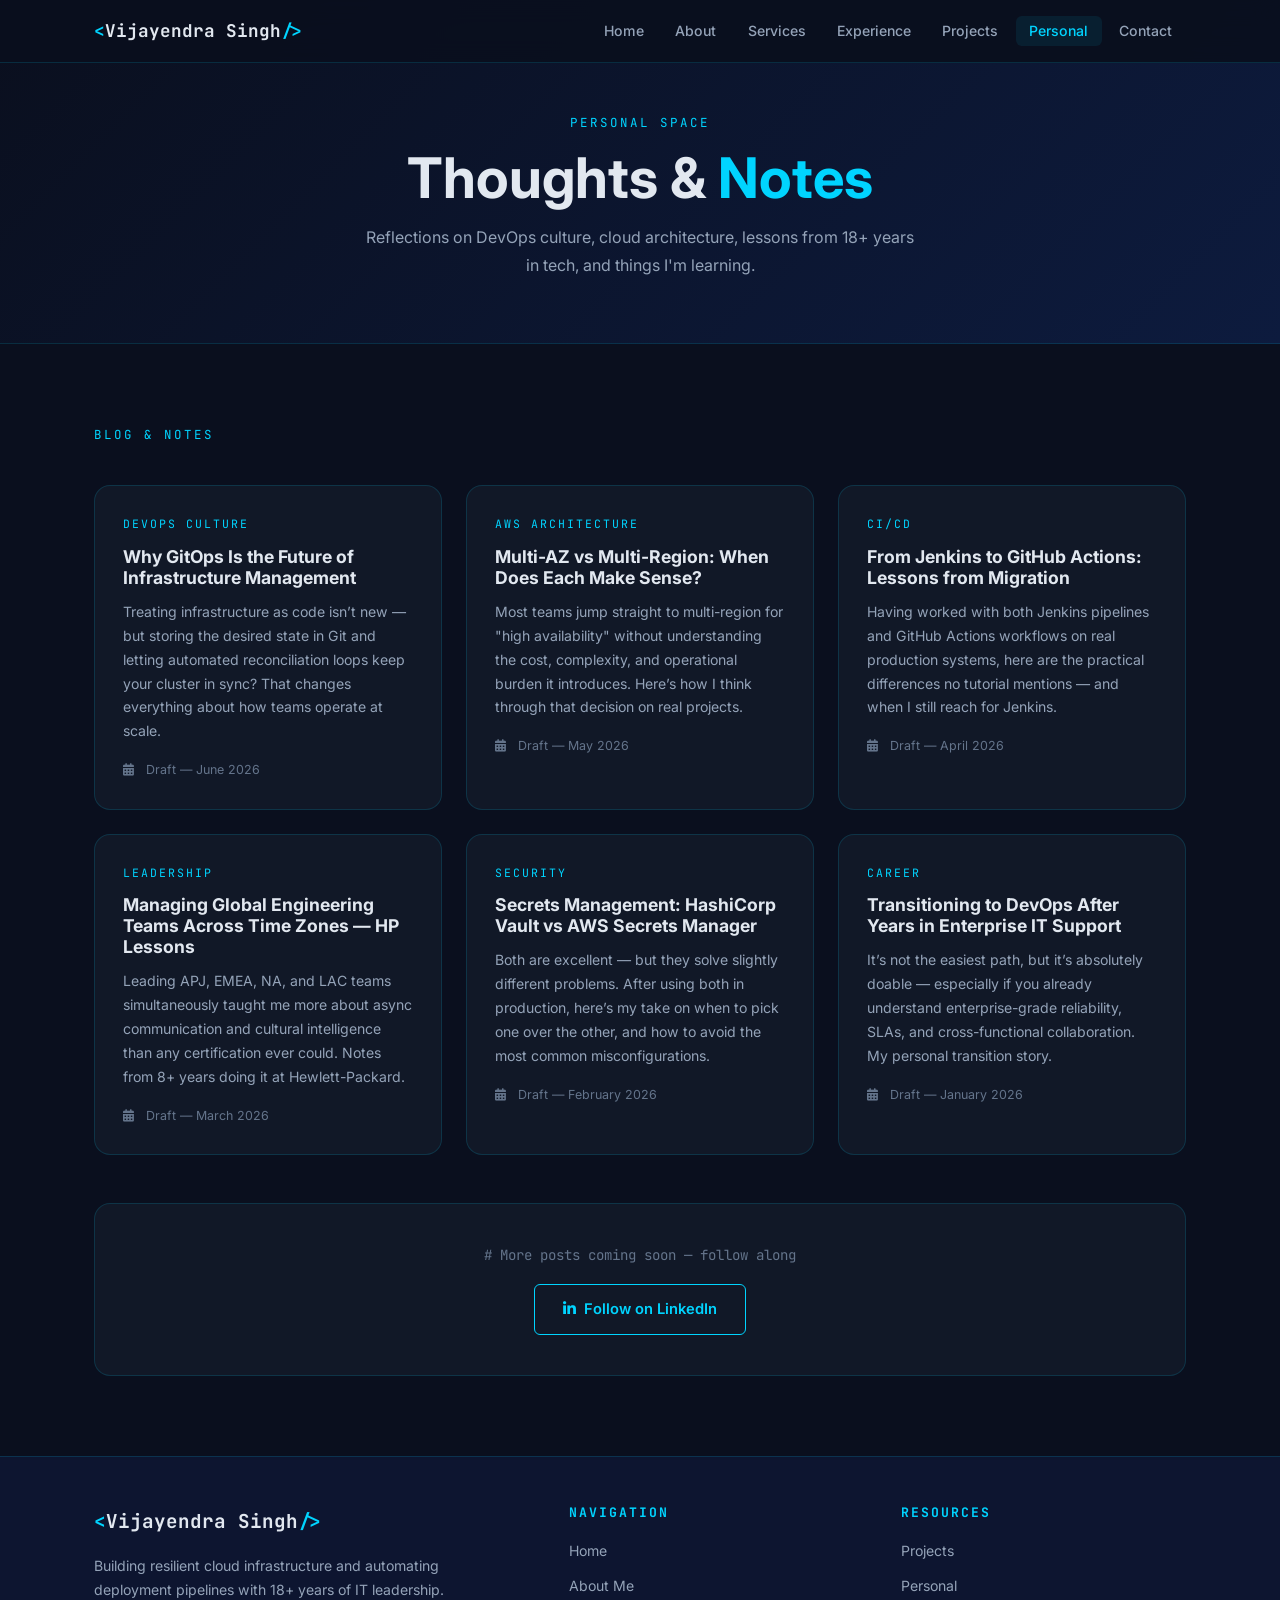
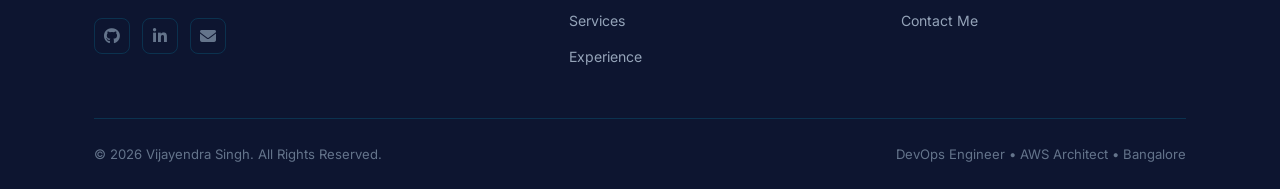
==== personal/index.html @ f52bc036 "Initial portfolio commit" ====
<!DOCTYPE html>
<html lang="en">
<head>
  <meta charset="UTF-8"><meta name="viewport" content="width=device-width, initial-scale=1.0">
  <title>Personal | Vijayendra Singh</title>
  <meta name="description" content="Personal notes, blog posts, and thoughts on DevOps, cloud, and technology by Vijayendra Singh.">
  <link rel="stylesheet" href="../assets/css/style.css">
  <link rel="stylesheet" href="https://cdnjs.cloudflare.com/ajax/libs/font-awesome/6.5.0/css/all.min.css">
  <link href="https://fonts.googleapis.com/css2?family=Inter:wght@400;500;600;700;800&family=JetBrains+Mono:wght@400;600;700&display=swap" rel="stylesheet">
</head>
<body>
<nav class="navbar">
  <div class="container">
    <a href="../index.html" class="nav-logo">&lt;<span>Vijayendra Singh</span>/&gt;</a>
    <ul class="nav-links" id="navLinks">
      <li><a href="../index.html">Home</a></li>
      <li><a href="../about.html">About</a></li>
      <li><a href="../services.html">Services</a></li>
      <li><a href="../experience.html">Experience</a></li>
      <li><a href="../projects.html">Projects</a></li>
      <li><a href="index.html">Personal</a></li>
      <li><a href="../contact.html">Contact</a></li>
    </ul>
    <span class="nav-toggle" onclick="document.getElementById('navLinks').classList.toggle('open')">&#9776;</span>
  </div>
</nav>
<div class="page-hero">
  <div class="container">
    <div class="section-label">Personal Space</div>
    <h1>Thoughts &amp; <span style="color:var(--accent-cyan)">Notes</span></h1>
    <p style="margin-top:.75rem;color:var(--text-secondary);max-width:560px;margin-left:auto;margin-right:auto;">
      Reflections on DevOps culture, cloud architecture, lessons from 18+ years in tech, and things I'm learning.
    </p>
  </div>
</div>

<section class="section">
  <div class="container">
    <div class="section-label" style="margin-bottom:2.5rem">Blog &amp; Notes</div>

    <div class="blog-grid">

      <div class="blog-card">
        <div class="blog-cat">DevOps Culture</div>
        <h3>Why GitOps Is the Future of Infrastructure Management</h3>
        <p>Treating infrastructure as code isn&rsquo;t new — but storing the desired state in Git and letting automated reconciliation loops keep your cluster in sync? That changes everything about how teams operate at scale.</p>
        <div class="blog-date"><i class="fas fa-calendar-alt"></i> &nbsp; Draft — June 2026</div>
      </div>

      <div class="blog-card">
        <div class="blog-cat">AWS Architecture</div>
        <h3>Multi-AZ vs Multi-Region: When Does Each Make Sense?</h3>
        <p>Most teams jump straight to multi-region for "high availability" without understanding the cost, complexity, and operational burden it introduces. Here&rsquo;s how I think through that decision on real projects.</p>
        <div class="blog-date"><i class="fas fa-calendar-alt"></i> &nbsp; Draft — May 2026</div>
      </div>

      <div class="blog-card">
        <div class="blog-cat">CI/CD</div>
        <h3>From Jenkins to GitHub Actions: Lessons from Migration</h3>
        <p>Having worked with both Jenkins pipelines and GitHub Actions workflows on real production systems, here are the practical differences no tutorial mentions — and when I still reach for Jenkins.</p>
        <div class="blog-date"><i class="fas fa-calendar-alt"></i> &nbsp; Draft — April 2026</div>
      </div>

      <div class="blog-card">
        <div class="blog-cat">Leadership</div>
        <h3>Managing Global Engineering Teams Across Time Zones — HP Lessons</h3>
        <p>Leading APJ, EMEA, NA, and LAC teams simultaneously taught me more about async communication and cultural intelligence than any certification ever could. Notes from 8+ years doing it at Hewlett-Packard.</p>
        <div class="blog-date"><i class="fas fa-calendar-alt"></i> &nbsp; Draft — March 2026</div>
      </div>

      <div class="blog-card">
        <div class="blog-cat">Security</div>
        <h3>Secrets Management: HashiCorp Vault vs AWS Secrets Manager</h3>
        <p>Both are excellent — but they solve slightly different problems. After using both in production, here&rsquo;s my take on when to pick one over the other, and how to avoid the most common misconfigurations.</p>
        <div class="blog-date"><i class="fas fa-calendar-alt"></i> &nbsp; Draft — February 2026</div>
      </div>

      <div class="blog-card">
        <div class="blog-cat">Career</div>
        <h3>Transitioning to DevOps After Years in Enterprise IT Support</h3>
        <p>It&rsquo;s not the easiest path, but it&rsquo;s absolutely doable — especially if you already understand enterprise-grade reliability, SLAs, and cross-functional collaboration. My personal transition story.</p>
        <div class="blog-date"><i class="fas fa-calendar-alt"></i> &nbsp; Draft — January 2026</div>
      </div>

    </div>

    <div style="text-align:center;margin-top:3rem;padding:2.5rem;background:var(--bg-card);border:1px solid var(--border);border-radius:var(--radius-lg)">
      <p style="color:var(--text-muted);font-family:var(--font-mono);font-size:.88rem;margin-bottom:1rem"># More posts coming soon — follow along</p>
      <a href="https://www.linkedin.com/in/vijayendra-s/" target="_blank" class="btn btn-outline"><i class="fab fa-linkedin-in"></i> Follow on LinkedIn</a>
    </div>
  </div>
</section>

<footer>
  <div class="container">
    <div class="footer-top">
      <div class="footer-brand">
        <div class="nav-logo">&lt;<span>Vijayendra Singh</span>/&gt;</div>
        <p>Building resilient cloud infrastructure and automating deployment pipelines with 18+ years of IT leadership.</p>
        <div class="footer-social">
          <a href="https://github.com/vizz-bob" target="_blank"><i class="fab fa-github"></i></a>
          <a href="https://www.linkedin.com/in/vijayendra-s/" target="_blank"><i class="fab fa-linkedin-in"></i></a>
          <a href="mailto:vizz.bob@gmail.com"><i class="fas fa-envelope"></i></a>
        </div>
      </div>
      <div class="footer-col">
        <h4>Navigation</h4>
        <ul>
          <li><a href="../index.html">Home</a></li>
          <li><a href="../about.html">About Me</a></li>
          <li><a href="../services.html">Services</a></li>
          <li><a href="../experience.html">Experience</a></li>
        </ul>
      </div>
      <div class="footer-col">
        <h4>Resources</h4>
        <ul>
          <li><a href="../projects.html">Projects</a></li>
          <li><a href="index.html">Personal</a></li>
          <li><a href="../contact.html">Contact Me</a></li>
        </ul>
      </div>
    </div>
    <div class="footer-bottom">
      <span>&copy; 2026 Vijayendra Singh. All Rights Reserved.</span>
      <span>DevOps Engineer &bull; AWS Architect &bull; Bangalore</span>
    </div>
  </div>
</footer>
<script>
  const links = document.querySelectorAll('.nav-links a');
  links.forEach(l => { if(l.href === location.href) l.classList.add('active'); });
</script>
</body>
</html>
---- assets/css/style.css ----
/* ============================================
   VIJAYENDRA SINGH — DevOps Portfolio
   Main Stylesheet
   ============================================ */

:root {
  --bg-primary:    #0a0f1e;
  --bg-secondary:  #0d1530;
  --bg-card:       #111827;
  --bg-nav:        rgba(10,15,30,0.95);
  --accent-cyan:   #00d4ff;
  --accent-green:  #00ff88;
  --accent-purple: #7c3aed;
  --text-primary:  #e2e8f0;
  --text-secondary:#94a3b8;
  --text-muted:    #64748b;
  --border:        rgba(0,212,255,0.15);
  --border-hover:  rgba(0,212,255,0.4);
  --glow:          0 0 20px rgba(0,212,255,0.2);
  --glow-strong:   0 0 40px rgba(0,212,255,0.35);
  --radius:        10px;
  --radius-lg:     16px;
  --transition:    all 0.3s ease;
  --font-mono:     'JetBrains Mono', 'Fira Code', monospace;
}

*, *::before, *::after { box-sizing: border-box; margin: 0; padding: 0; }

html { scroll-behavior: smooth; }

body {
  font-family: 'Inter', 'Segoe UI', system-ui, sans-serif;
  background: var(--bg-primary);
  color: var(--text-primary);
  line-height: 1.7;
  overflow-x: hidden;
}

a { color: var(--accent-cyan); text-decoration: none; transition: var(--transition); }
a:hover { color: var(--accent-green); }

img { max-width: 100%; display: block; }

/* ── SCROLLBAR ── */
::-webkit-scrollbar { width: 6px; }
::-webkit-scrollbar-track { background: var(--bg-primary); }
::-webkit-scrollbar-thumb { background: var(--accent-cyan); border-radius: 3px; }

/* ── TYPOGRAPHY ── */
h1, h2, h3, h4 { font-weight: 700; line-height: 1.2; }
h1 { font-size: clamp(2.2rem, 5vw, 3.5rem); }
h2 { font-size: clamp(1.6rem, 3vw, 2.4rem); }
h3 { font-size: clamp(1.1rem, 2vw, 1.4rem); }
p  { color: var(--text-secondary); }

/* ── UTILITIES ── */
.container     { max-width: 1140px; margin: 0 auto; padding: 0 1.5rem; }
.section       { padding: 5rem 0; }
.section-label { font-size: 0.78rem; letter-spacing: 3px; text-transform: uppercase; color: var(--accent-cyan); font-family: var(--font-mono); margin-bottom: 0.75rem; }
.section-title { margin-bottom: 1rem; }
.section-title span { color: var(--accent-cyan); }
.section-subtitle { font-size: 1.05rem; color: var(--text-secondary); max-width: 620px; }
.section-header { margin-bottom: 3.5rem; }
.text-center   { text-align: center; }
.text-center .section-subtitle { margin: 0 auto; }

.btn {
  display: inline-flex; align-items: center; gap: 0.5rem;
  padding: 0.75rem 1.75rem; border-radius: 6px;
  font-size: 0.92rem; font-weight: 600; cursor: pointer;
  transition: var(--transition); border: none;
}
.btn-primary {
  background: var(--accent-cyan); color: #000;
}
.btn-primary:hover { background: var(--accent-green); color: #000; transform: translateY(-2px); box-shadow: var(--glow); }
.btn-outline {
  border: 1.5px solid var(--accent-cyan); color: var(--accent-cyan); background: transparent;
}
.btn-outline:hover { background: var(--accent-cyan); color: #000; transform: translateY(-2px); }

.tag {
  display: inline-block; padding: 0.25rem 0.65rem; border-radius: 4px;
  font-size: 0.75rem; font-weight: 600; font-family: var(--font-mono);
  background: rgba(0,212,255,0.1); color: var(--accent-cyan);
  border: 1px solid rgba(0,212,255,0.2); margin: 0.2rem 0.1rem;
}

/* ── NAV ── */
.navbar {
  position: fixed; top: 0; width: 100%; z-index: 1000;
  background: var(--bg-nav); backdrop-filter: blur(12px);
  border-bottom: 1px solid var(--border);
  padding: 1rem 0;
}
.navbar .container { display: flex; align-items: center; justify-content: space-between; }
.nav-logo {
  font-family: var(--font-mono); font-size: 1.1rem; font-weight: 700;
  color: var(--accent-cyan); white-space: nowrap;
}
.nav-logo span { color: var(--text-primary); }
.nav-links { display: flex; align-items: center; list-style: none; gap: 0.25rem; }
.nav-links a {
  padding: 0.4rem 0.85rem; border-radius: 6px;
  font-size: 0.88rem; font-weight: 500; color: var(--text-secondary);
  transition: var(--transition);
}
.nav-links a:hover, .nav-links a.active { color: var(--accent-cyan); background: rgba(0,212,255,0.08); }
.nav-toggle { display: none; cursor: pointer; color: var(--accent-cyan); font-size: 1.4rem; }

/* ── HERO ── */
.hero {
  min-height: 100vh; display: flex; align-items: center;
  background: linear-gradient(135deg, var(--bg-primary) 0%, #0d1b3e 60%, #091428 100%);
  position: relative; overflow: hidden; padding-top: 80px;
}
.hero::before {
  content: ''; position: absolute; inset: 0;
  background: radial-gradient(ellipse at 70% 50%, rgba(0,212,255,0.07) 0%, transparent 70%);
}
.hero-grid { display: grid; grid-template-columns: 1fr 1fr; gap: 4rem; align-items: center; }
.hero-label { display: flex; align-items: center; gap: 0.75rem; margin-bottom: 1.25rem; }
.hero-label-dot { width: 8px; height: 8px; border-radius: 50%; background: var(--accent-green); animation: blink 1.2s infinite; }
.hero-label-text { font-size: 0.8rem; letter-spacing: 2px; text-transform: uppercase; color: var(--accent-green); font-family: var(--font-mono); }
@keyframes blink { 0%,100%{opacity:1} 50%{opacity:0.3} }
.hero h1 { margin-bottom: 0.5rem; }
.hero h1 span { color: var(--accent-cyan); }
.hero-subtitle {
  font-family: var(--font-mono); font-size: 1.05rem; color: var(--accent-cyan);
  margin-bottom: 1.25rem; opacity: 0.9;
}
.hero p { font-size: 1rem; margin-bottom: 2rem; max-width: 520px; }
.hero-cta { display: flex; gap: 1rem; flex-wrap: wrap; }
.hero-social { display: flex; gap: 1rem; margin-top: 2rem; }
.hero-social a {
  display: flex; align-items: center; justify-content: center;
  width: 40px; height: 40px; border-radius: 8px;
  border: 1px solid var(--border); color: var(--text-secondary);
  font-size: 1.1rem; transition: var(--transition);
}
.hero-social a:hover { border-color: var(--accent-cyan); color: var(--accent-cyan); background: rgba(0,212,255,0.08); transform: translateY(-2px); }
.hero-stats { display: flex; gap: 2rem; margin-top: 2.5rem; }
.stat { }
.stat-number { font-size: 1.8rem; font-weight: 800; color: var(--accent-cyan); line-height: 1; }
.stat-label  { font-size: 0.78rem; color: var(--text-muted); margin-top: 0.25rem; }
.hero-visual { display: flex; justify-content: center; align-items: center; }
.hero-terminal {
  background: #0d1117; border: 1px solid var(--border); border-radius: var(--radius-lg);
  padding: 1.5rem; font-family: var(--font-mono); font-size: 0.82rem;
  box-shadow: var(--glow-strong); min-width: 340px; position: relative;
}
.terminal-bar { display: flex; gap: 6px; margin-bottom: 1.25rem; }
.terminal-bar span { width: 12px; height: 12px; border-radius: 50%; }
.terminal-bar .t-red   { background: #ff5f57; }
.terminal-bar .t-yellow{ background: #febc2e; }
.terminal-bar .t-green { background: #28c840; }
.terminal-line { margin-bottom: 0.4rem; }
.t-prompt { color: var(--accent-green); }
.t-cmd    { color: var(--text-primary); }
.t-cyan   { color: var(--accent-cyan); }
.t-yellow { color: #f9e784; }
.t-muted  { color: var(--text-muted); }
.t-success{ color: var(--accent-green); }
.cursor { display: inline-block; width: 8px; height: 14px; background: var(--accent-cyan); animation: blink 1s infinite; vertical-align: text-bottom; margin-left: 2px; }

/* ── TECH STRIP ── */
.tech-strip { background: var(--bg-secondary); border-top: 1px solid var(--border); border-bottom: 1px solid var(--border); padding: 1.25rem 0; overflow: hidden; }
.tech-strip-inner { display: flex; gap: 2.5rem; animation: marquee 25s linear infinite; white-space: nowrap; }
.tech-item { display: flex; align-items: center; gap: 0.5rem; color: var(--text-muted); font-size: 0.85rem; font-family: var(--font-mono); flex-shrink: 0; }
.tech-item i { color: var(--accent-cyan); }
@keyframes marquee { from { transform: translateX(0); } to { transform: translateX(-50%); } }

/* ── CARDS ── */
.card {
  background: var(--bg-card); border: 1px solid var(--border); border-radius: var(--radius-lg);
  padding: 2rem; transition: var(--transition);
}
.card:hover { border-color: var(--border-hover); box-shadow: var(--glow); transform: translateY(-3px); }
.card-icon { width: 52px; height: 52px; border-radius: 10px; display: flex; align-items: center; justify-content: center; font-size: 1.4rem; margin-bottom: 1.25rem; background: rgba(0,212,255,0.1); color: var(--accent-cyan); border: 1px solid rgba(0,212,255,0.2); }

/* ── SKILLS GRID ── */
.skills-grid { display: grid; grid-template-columns: repeat(auto-fit, minmax(300px, 1fr)); gap: 1.5rem; }
.skill-category h4 { font-size: 0.82rem; letter-spacing: 2px; text-transform: uppercase; color: var(--accent-cyan); font-family: var(--font-mono); margin-bottom: 1.25rem; }
.skill-bar-wrap { margin-bottom: 1rem; }
.skill-bar-header { display: flex; justify-content: space-between; margin-bottom: 0.4rem; font-size: 0.88rem; }
.skill-bar-header span:last-child { color: var(--accent-cyan); font-family: var(--font-mono); }
.skill-bar { height: 6px; background: rgba(255,255,255,0.07); border-radius: 3px; overflow: hidden; }
.skill-fill { height: 100%; border-radius: 3px; background: linear-gradient(90deg, var(--accent-cyan), var(--accent-green)); transition: width 1.2s ease; }

/* ── TIMELINE ── */
.timeline { position: relative; padding-left: 2rem; }
.timeline::before { content: ''; position: absolute; left: 6px; top: 0; bottom: 0; width: 2px; background: linear-gradient(to bottom, var(--accent-cyan), transparent); }
.timeline-item { position: relative; margin-bottom: 2.5rem; }
.timeline-dot { position: absolute; left: -2rem; top: 4px; width: 14px; height: 14px; border-radius: 50%; border: 2px solid var(--accent-cyan); background: var(--bg-primary); }
.timeline-date { font-size: 0.78rem; font-family: var(--font-mono); color: var(--accent-cyan); margin-bottom: 0.35rem; }
.timeline-title { font-size: 1.1rem; font-weight: 700; margin-bottom: 0.15rem; }
.timeline-company { font-size: 0.9rem; color: var(--text-muted); margin-bottom: 0.75rem; }
.timeline-bullets { padding-left: 1.2rem; }
.timeline-bullets li { font-size: 0.9rem; color: var(--text-secondary); margin-bottom: 0.4rem; }

/* ── SERVICES GRID ── */
.services-grid { display: grid; grid-template-columns: repeat(auto-fit, minmax(280px, 1fr)); gap: 1.5rem; }
.service-num { font-family: var(--font-mono); font-size: 0.75rem; color: var(--text-muted); margin-bottom: 0.75rem; }

/* ── PROJECTS GRID ── */
.projects-grid { display: grid; grid-template-columns: repeat(auto-fit, minmax(320px, 1fr)); gap: 1.75rem; }
.project-card { background: var(--bg-card); border: 1px solid var(--border); border-radius: var(--radius-lg); overflow: hidden; transition: var(--transition); }
.project-card:hover { border-color: var(--border-hover); box-shadow: var(--glow); transform: translateY(-4px); }
.project-header { background: linear-gradient(135deg, #0d1530, #111827); padding: 1.5rem; border-bottom: 1px solid var(--border); display: flex; align-items: center; gap: 1rem; }
.project-icon { font-size: 2rem; }
.project-badge { font-size: 0.72rem; font-family: var(--font-mono); padding: 0.2rem 0.6rem; border-radius: 4px; background: rgba(0,255,136,0.1); color: var(--accent-green); border: 1px solid rgba(0,255,136,0.2); }
.project-body { padding: 1.5rem; }
.project-body h3 { margin-bottom: 0.75rem; }
.project-body p { font-size: 0.9rem; margin-bottom: 1.25rem; }
.project-tags { margin-bottom: 1.25rem; }
.project-links { display: flex; gap: 0.75rem; }
.project-links a { font-size: 0.82rem; font-weight: 600; display: flex; align-items: center; gap: 0.3rem; padding: 0.4rem 0.9rem; border: 1px solid var(--border); border-radius: 5px; color: var(--text-secondary); transition: var(--transition); }
.project-links a:hover { border-color: var(--accent-cyan); color: var(--accent-cyan); }

/* ── CERTS GRID ── */
.certs-grid { display: grid; grid-template-columns: repeat(auto-fit, minmax(220px, 1fr)); gap: 1rem; }
.cert-card { background: var(--bg-card); border: 1px solid var(--border); border-radius: var(--radius); padding: 1.25rem; display: flex; align-items: center; gap: 1rem; transition: var(--transition); }
.cert-card:hover { border-color: var(--border-hover); }
.cert-icon { font-size: 1.5rem; color: var(--accent-cyan); flex-shrink: 0; }
.cert-name { font-size: 0.88rem; font-weight: 600; line-height: 1.3; }

/* ── CONTACT ── */
.contact-grid { display: grid; grid-template-columns: 1fr 1fr; gap: 3rem; }
.contact-info-item { display: flex; align-items: center; gap: 1rem; margin-bottom: 1.5rem; }
.contact-icon { width: 48px; height: 48px; border-radius: 10px; display: flex; align-items: center; justify-content: center; font-size: 1.2rem; background: rgba(0,212,255,0.1); color: var(--accent-cyan); border: 1px solid rgba(0,212,255,0.2); flex-shrink: 0; }
.contact-label { font-size: 0.78rem; color: var(--text-muted); margin-bottom: 0.15rem; }
.contact-value { font-weight: 600; color: var(--text-primary); }
.contact-form .form-group { margin-bottom: 1.25rem; }
.contact-form label { display: block; font-size: 0.85rem; color: var(--text-muted); margin-bottom: 0.4rem; }
.contact-form input,
.contact-form textarea {
  width: 100%; background: var(--bg-card); border: 1px solid var(--border); border-radius: 8px;
  padding: 0.75rem 1rem; color: var(--text-primary); font-size: 0.9rem;
  transition: var(--transition); font-family: inherit;
}
.contact-form input:focus,
.contact-form textarea:focus { outline: none; border-color: var(--accent-cyan); box-shadow: 0 0 0 3px rgba(0,212,255,0.1); }
.contact-form textarea { resize: vertical; min-height: 130px; }

/* ── PERSONAL / BLOG ── */
.blog-grid { display: grid; grid-template-columns: repeat(auto-fit, minmax(300px, 1fr)); gap: 1.5rem; }
.blog-card { background: var(--bg-card); border: 1px solid var(--border); border-radius: var(--radius-lg); padding: 1.75rem; transition: var(--transition); }
.blog-card:hover { border-color: var(--border-hover); box-shadow: var(--glow); transform: translateY(-3px); }
.blog-cat { font-size: 0.72rem; font-family: var(--font-mono); color: var(--accent-cyan); letter-spacing: 2px; text-transform: uppercase; margin-bottom: 0.75rem; }
.blog-card h3 { margin-bottom: 0.75rem; font-size: 1.1rem; }
.blog-card p { font-size: 0.88rem; }
.blog-date { font-size: 0.78rem; color: var(--text-muted); margin-top: 1rem; }

/* ── AWARDS ── */
.awards-grid { display: grid; grid-template-columns: repeat(auto-fit, minmax(220px, 1fr)); gap: 1rem; }
.award-card { background: var(--bg-card); border: 1px solid rgba(249,231,132,0.15); border-radius: var(--radius); padding: 1.25rem; display: flex; align-items: center; gap: 1rem; transition: var(--transition); }
.award-card:hover { border-color: rgba(249,231,132,0.4); }
.award-icon { font-size: 1.6rem; flex-shrink: 0; }
.award-name { font-size: 0.88rem; font-weight: 600; line-height: 1.3; }
.award-org  { font-size: 0.78rem; color: var(--text-muted); margin-top: 0.2rem; }

/* ── FOOTER ── */
footer { background: var(--bg-secondary); border-top: 1px solid var(--border); padding: 3rem 0 1.5rem; }
.footer-top { display: grid; grid-template-columns: 1.5fr 1fr 1fr; gap: 3rem; margin-bottom: 2.5rem; }
.footer-brand .nav-logo { font-size: 1.2rem; margin-bottom: 1rem; }
.footer-brand p { font-size: 0.88rem; }
.footer-col h4 { font-size: 0.82rem; letter-spacing: 2px; text-transform: uppercase; color: var(--accent-cyan); font-family: var(--font-mono); margin-bottom: 1rem; }
.footer-col ul { list-style: none; }
.footer-col ul li { margin-bottom: 0.5rem; }
.footer-col ul a { font-size: 0.88rem; color: var(--text-secondary); transition: var(--transition); }
.footer-col ul a:hover { color: var(--accent-cyan); }
.footer-social { display: flex; gap: 0.75rem; margin-top: 1rem; }
.footer-social a { display: flex; align-items: center; justify-content: center; width: 36px; height: 36px; border-radius: 8px; border: 1px solid var(--border); color: var(--text-muted); transition: var(--transition); }
.footer-social a:hover { border-color: var(--accent-cyan); color: var(--accent-cyan); }
.footer-bottom { border-top: 1px solid var(--border); padding-top: 1.5rem; display: flex; align-items: center; justify-content: space-between; font-size: 0.82rem; color: var(--text-muted); }

/* ── PAGE HERO (inner pages) ── */
.page-hero { background: linear-gradient(135deg, var(--bg-primary) 0%, #0d1b3e 100%); padding: 7rem 0 4rem; text-align: center; border-bottom: 1px solid var(--border); }

/* ── ABOUT PAGE ── */
.about-grid { display: grid; grid-template-columns: 1fr 1.6fr; gap: 4rem; align-items: start; }
.profile-box { background: var(--bg-card); border: 1px solid var(--border); border-radius: var(--radius-lg); padding: 2rem; text-align: center; position: sticky; top: 90px; }
.profile-avatar { width: 120px; height: 120px; border-radius: 50%; border: 3px solid var(--accent-cyan); margin: 0 auto 1.25rem; display: flex; align-items: center; justify-content: center; font-size: 3rem; color: var(--accent-cyan); background: rgba(0,212,255,0.1); }
.profile-name { font-size: 1.3rem; margin-bottom: 0.3rem; }
.profile-title { font-size: 0.85rem; color: var(--accent-cyan); font-family: var(--font-mono); margin-bottom: 1.25rem; }
.profile-detail { display: flex; align-items: center; gap: 0.5rem; font-size: 0.85rem; color: var(--text-secondary); margin-bottom: 0.5rem; }
.profile-detail i { color: var(--accent-cyan); width: 16px; text-align: center; }
.values-grid { display: grid; grid-template-columns: 1fr 1fr; gap: 1rem; margin-top: 1.5rem; }
.value-card { background: var(--bg-card); border: 1px solid var(--border); border-radius: var(--radius); padding: 1.25rem; }
.value-card h4 { font-size: 0.88rem; margin-bottom: 0.4rem; color: var(--accent-cyan); }
.value-card p { font-size: 0.82rem; }

/* ── RESPONSIVE ── */
@media (max-width: 900px) {
  .hero-grid, .contact-grid, .about-grid, .footer-top { grid-template-columns: 1fr; }
  .hero-visual { display: none; }
  .profile-box { position: static; }
  .footer-top { grid-template-columns: 1fr 1fr; }
}
@media (max-width: 640px) {
  .nav-links { display: none; flex-direction: column; position: absolute; top: 100%; left: 0; right: 0; background: var(--bg-nav); padding: 1rem; gap: 0; border-bottom: 1px solid var(--border); }
  .nav-links.open { display: flex; }
  .nav-toggle { display: block; }
  .hero-stats { flex-wrap: wrap; gap: 1.5rem; }
  .footer-top { grid-template-columns: 1fr; }
  .footer-bottom { flex-direction: column; gap: 0.5rem; text-align: center; }
}
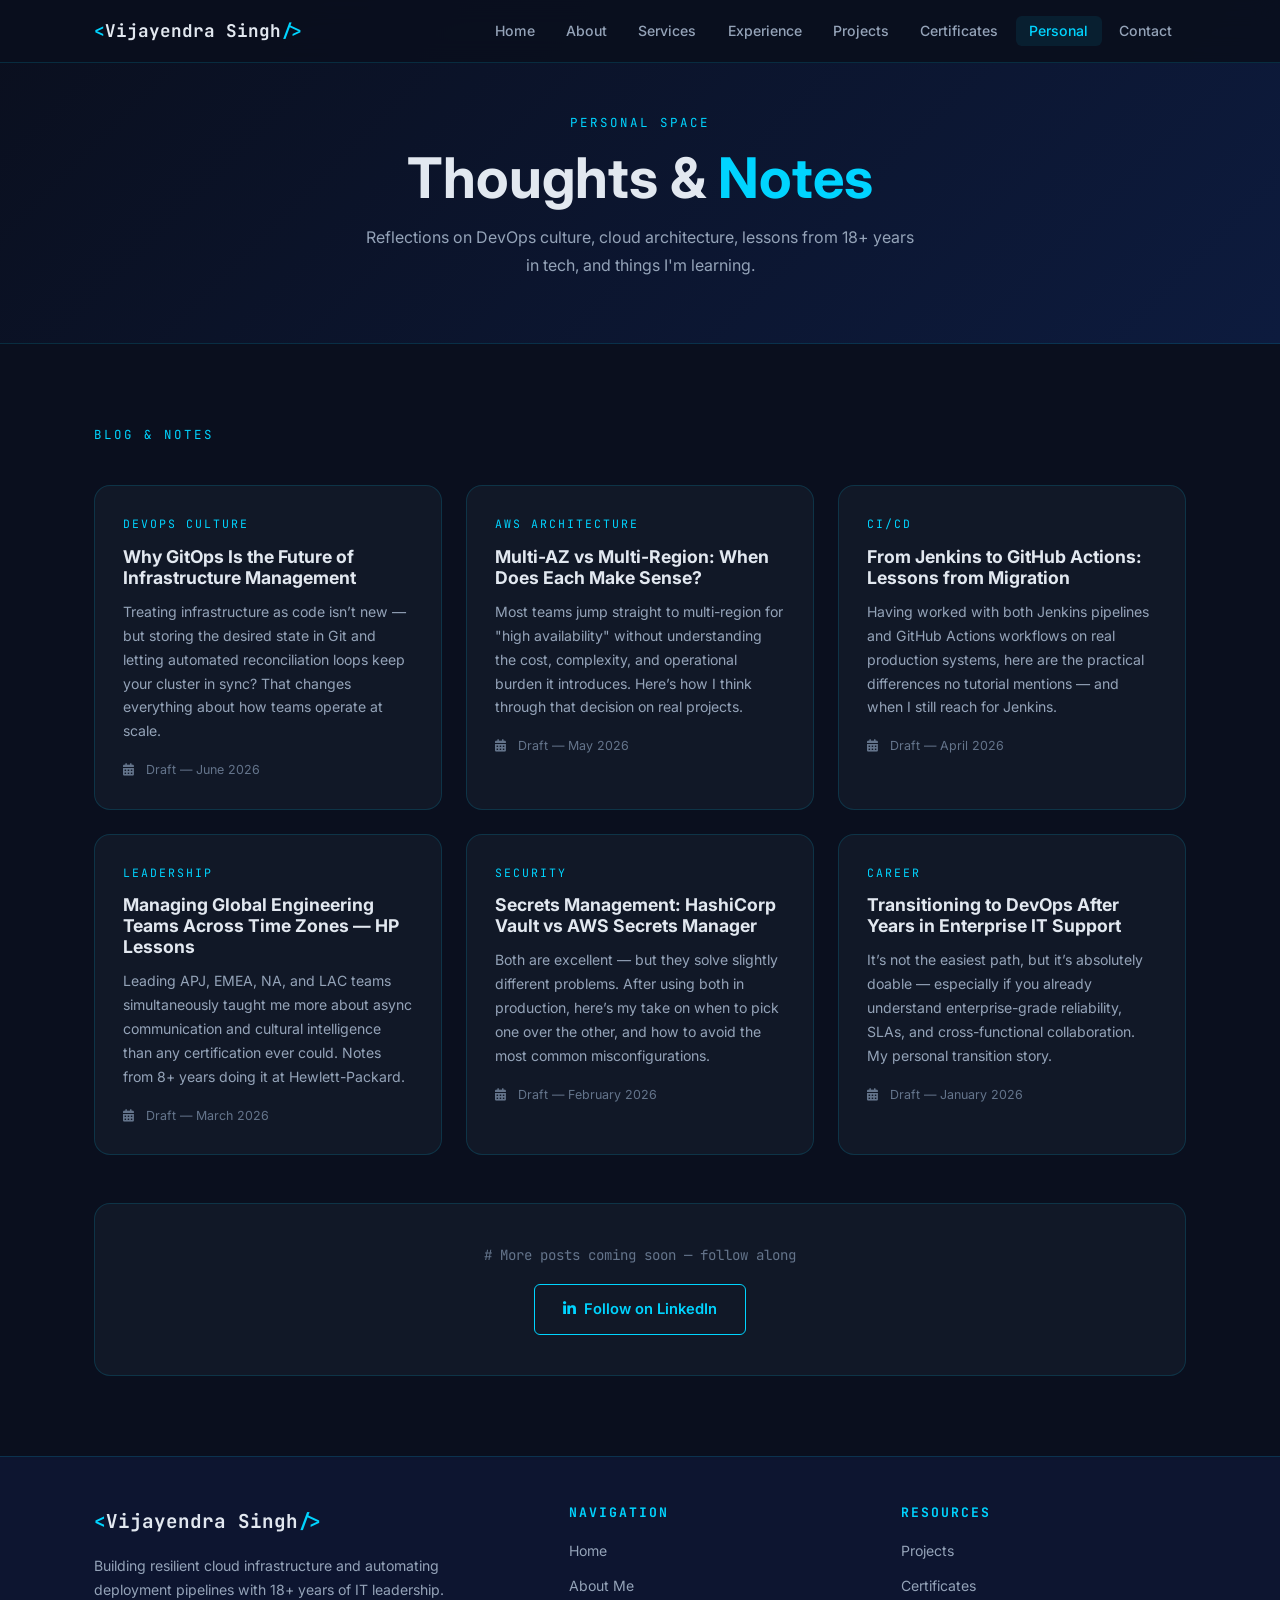
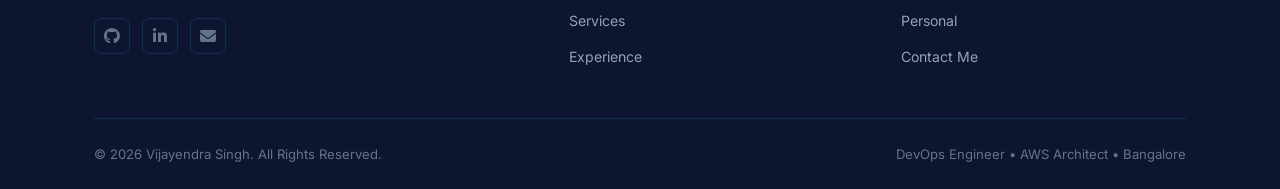
==== commit 5323e442: "Add certificates page, profile photo, and updated navigation" ====
--- a/personal/index.html
+++ b/personal/index.html
@@ -18,6 +18,7 @@
       <li><a href="../services.html">Services</a></li>
       <li><a href="../experience.html">Experience</a></li>
       <li><a href="../projects.html">Projects</a></li>
+      <li><a href="../certificates.html">Certificates</a></li>
       <li><a href="index.html">Personal</a></li>
       <li><a href="../contact.html">Contact</a></li>
     </ul>
@@ -116,7 +117,8 @@
         <h4>Resources</h4>
         <ul>
           <li><a href="../projects.html">Projects</a></li>
-          <li><a href="index.html">Personal</a></li>
+          <li><a href="../certificates.html">Certificates</a></li>
+      <li><a href="index.html">Personal</a></li>
           <li><a href="../contact.html">Contact Me</a></li>
         </ul>
       </div>
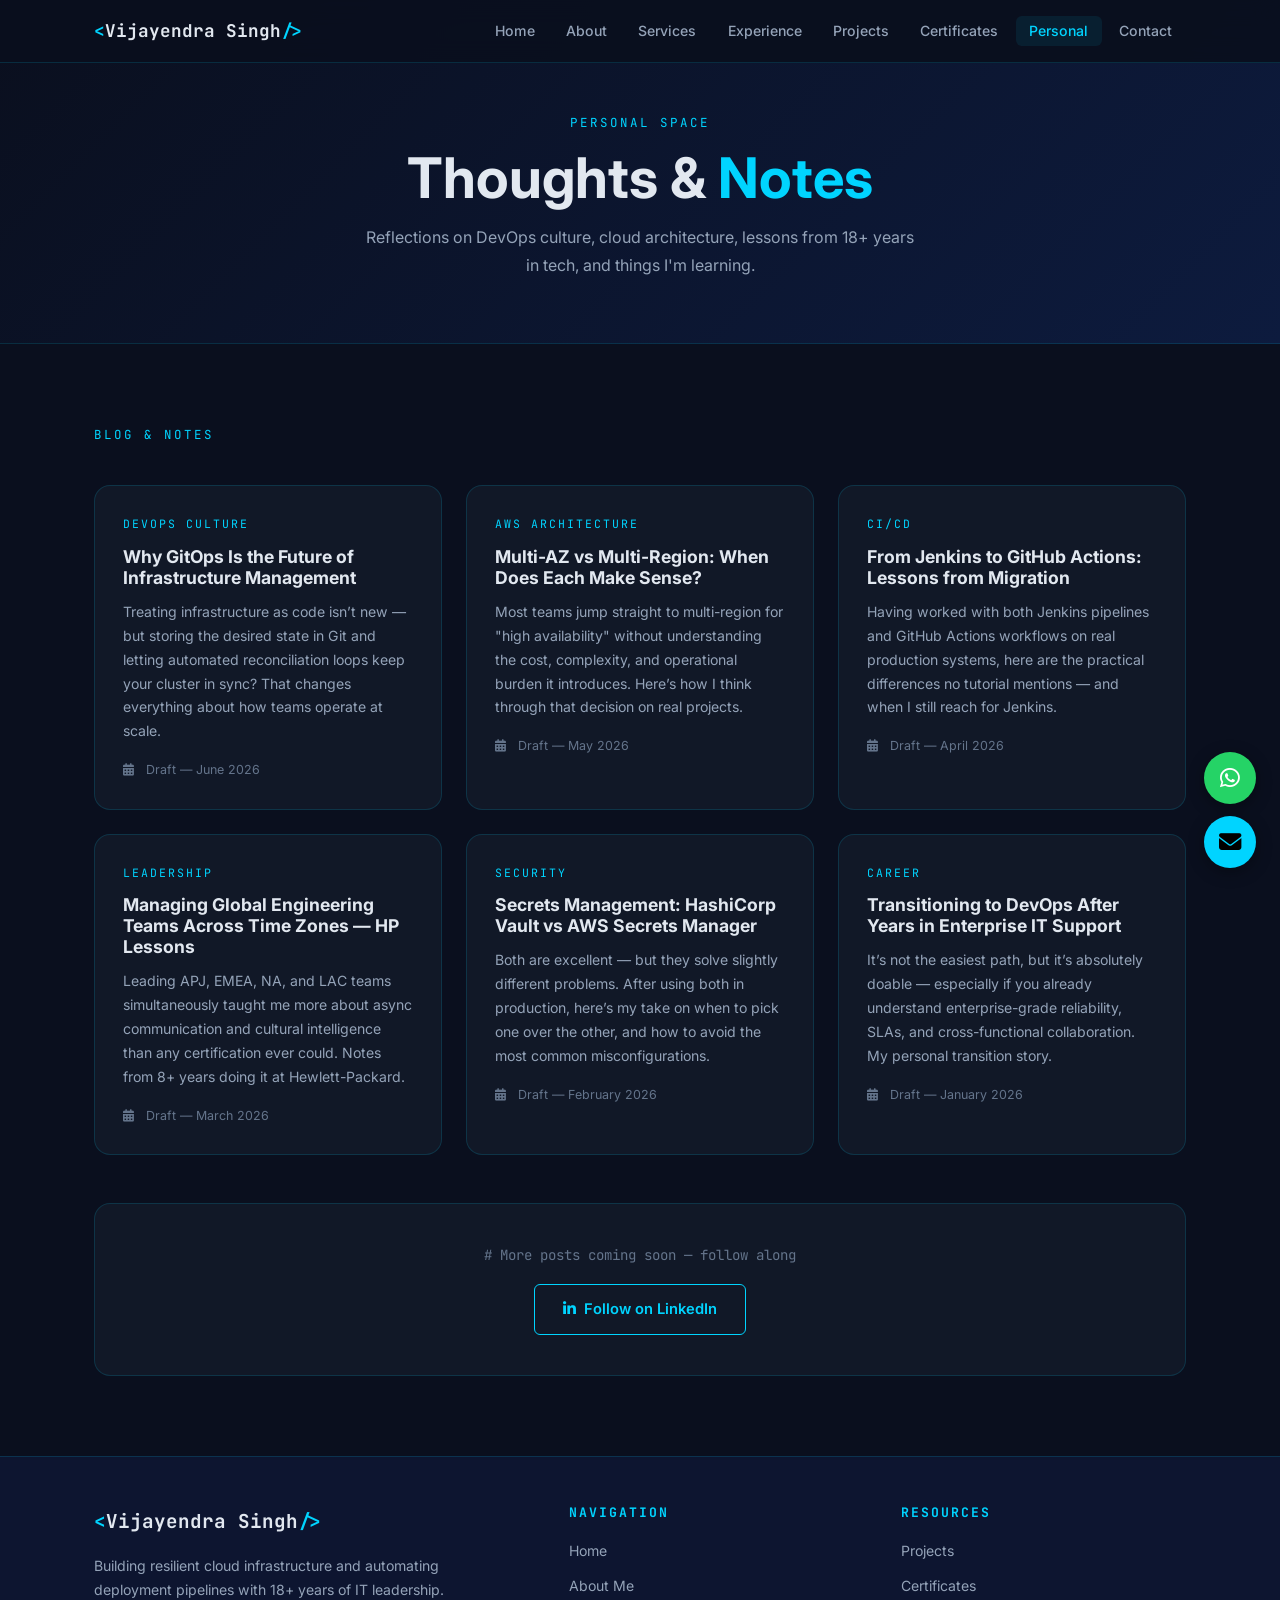
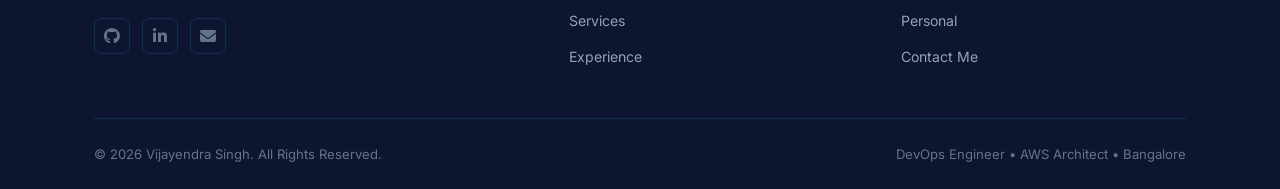
==== commit 661953f7: "Add floating WhatsApp and email chat buttons to all pages" ====
--- a/personal/index.html
+++ b/personal/index.html
@@ -133,5 +133,19 @@
   const links = document.querySelectorAll('.nav-links a');
   links.forEach(l => { if(l.href === location.href) l.classList.add('active'); });
 </script>
+
+<!-- FLOATING CHAT BUTTONS -->
+<div class="float-chat-wrap">
+  <a href="https://wa.me/919036336111?text=Hi%20Vijayendra%2C%20I%20found%20your%20portfolio%20and%20would%20like%20to%20connect!" 
+     target="_blank" class="float-btn whatsapp" title="WhatsApp">
+    <i class="fab fa-whatsapp"></i>
+    <span class="float-tooltip">Chat on WhatsApp</span>
+  </a>
+  <a href="mailto:vizz.bob@gmail.com?subject=Portfolio%20Enquiry" 
+     class="float-btn email-btn" title="Email">
+    <i class="fas fa-envelope"></i>
+    <span class="float-tooltip">Send Email</span>
+  </a>
+</div>
 </body>
 </html>
--- a/assets/css/style.css
+++ b/assets/css/style.css
@@ -2,6 +2,40 @@
    VIJAYENDRA SINGH — DevOps Portfolio
    Main Stylesheet
    ============================================ */
+
+/* ── FLOATING CHAT BUTTONS ── */
+.float-chat-wrap {
+  position: fixed; bottom: 2rem; right: 1.5rem;
+  display: flex; flex-direction: column; align-items: flex-end;
+  gap: .75rem; z-index: 9999;
+}
+.float-btn {
+  width: 52px; height: 52px; border-radius: 50%;
+  display: flex; align-items: center; justify-content: center;
+  font-size: 1.4rem; cursor: pointer; text-decoration: none;
+  box-shadow: 0 4px 16px rgba(0,0,0,0.35);
+  transition: transform .25s ease, box-shadow .25s ease;
+  position: relative;
+}
+.float-btn:hover { transform: translateY(-3px) scale(1.08); box-shadow: 0 8px 24px rgba(0,0,0,0.4); }
+.float-btn.whatsapp { background: #25D366; color: #fff; }
+.float-btn.email-btn { background: var(--accent-cyan); color: #000; }
+.float-tooltip {
+  position: absolute; right: 62px; top: 50%; transform: translateY(-50%);
+  background: var(--bg-card); color: var(--text-primary);
+  font-size: .78rem; font-weight: 600; white-space: nowrap;
+  padding: .35rem .75rem; border-radius: 6px;
+  border: 1px solid var(--border);
+  opacity: 0; pointer-events: none; transition: opacity .2s;
+}
+.float-btn:hover .float-tooltip { opacity: 1; }
+
+/* ── FORM SUCCESS ── */
+.form-success {
+  display: none; text-align: center; padding: 2rem;
+  background: rgba(0,255,136,0.08); border: 1px solid rgba(0,255,136,0.3);
+  border-radius: var(--radius-lg); color: var(--accent-green);
+}
 
 :root {
   --bg-primary:    #0a0f1e;
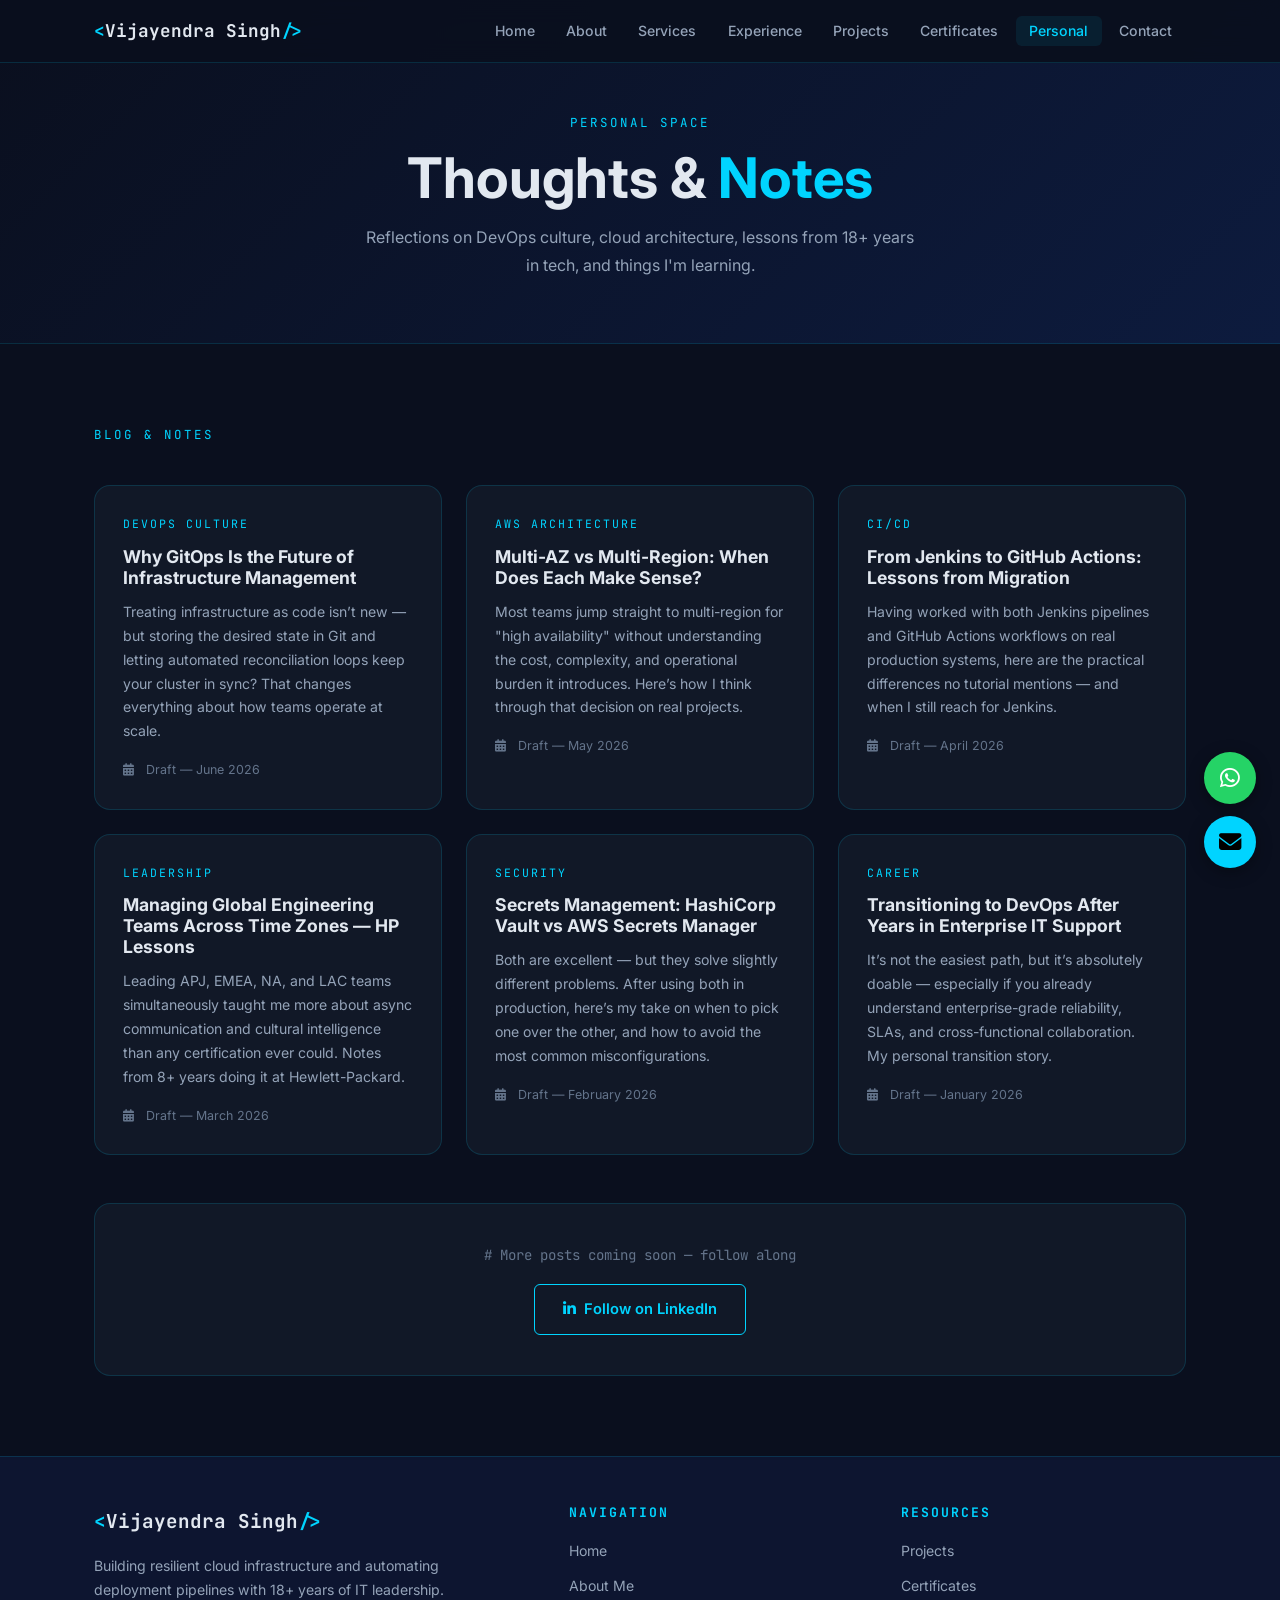
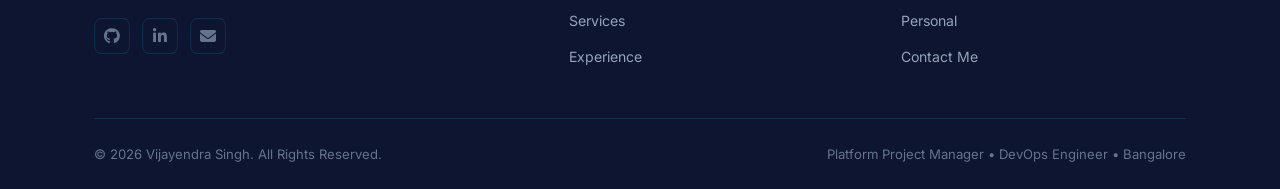
==== commit a47cebe0: "Update personal page footer to Platform Project Manager title" ====
--- a/personal/index.html
+++ b/personal/index.html
@@ -125,7 +125,7 @@
     </div>
     <div class="footer-bottom">
       <span>&copy; 2026 Vijayendra Singh. All Rights Reserved.</span>
-      <span>DevOps Engineer &bull; AWS Architect &bull; Bangalore</span>
+      <span>Platform Project Manager &bull; DevOps Engineer &bull; Bangalore</span>
     </div>
   </div>
 </footer>
--- a/assets/css/style.css
+++ b/assets/css/style.css
@@ -151,6 +151,7 @@
 .hero::before {
   content: ''; position: absolute; inset: 0;
   background: radial-gradient(ellipse at 70% 50%, rgba(0,212,255,0.07) 0%, transparent 70%);
+  pointer-events: none;
 }
 .hero-grid { display: grid; grid-template-columns: 1fr 1fr; gap: 4rem; align-items: center; }
 .hero-label { display: flex; align-items: center; gap: 0.75rem; margin-bottom: 1.25rem; }
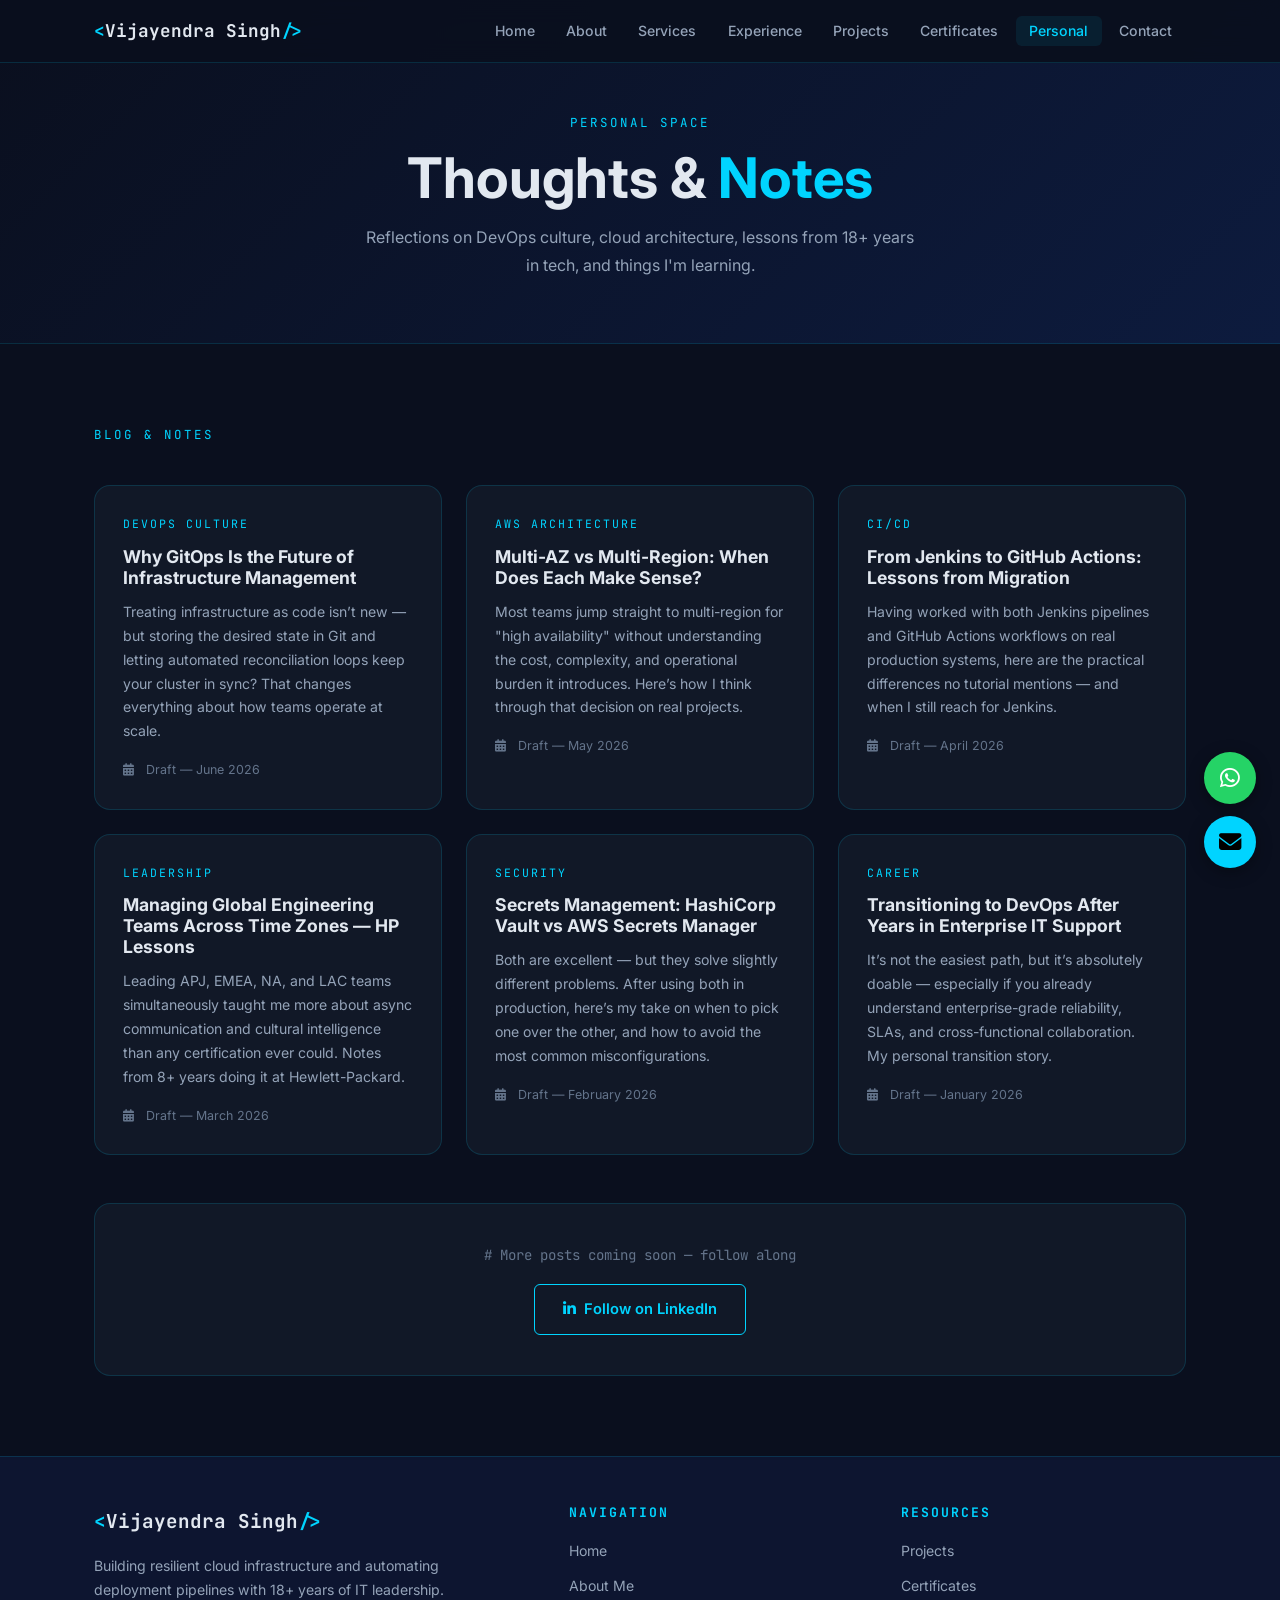
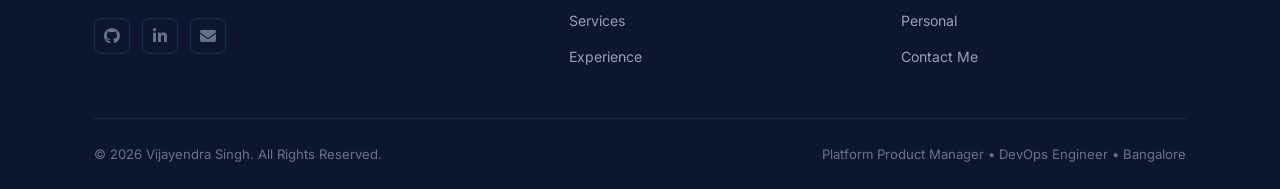
==== commit faa03682: "Correct title to Platform Product Manager site-wide Replaces 'Platform Project Manager' with 'Platfo" ====
--- a/personal/index.html
+++ b/personal/index.html
@@ -125,7 +125,7 @@
     </div>
     <div class="footer-bottom">
       <span>&copy; 2026 Vijayendra Singh. All Rights Reserved.</span>
-      <span>Platform Project Manager &bull; DevOps Engineer &bull; Bangalore</span>
+      <span>Platform Product Manager &bull; DevOps Engineer &bull; Bangalore</span>
     </div>
   </div>
 </footer>
